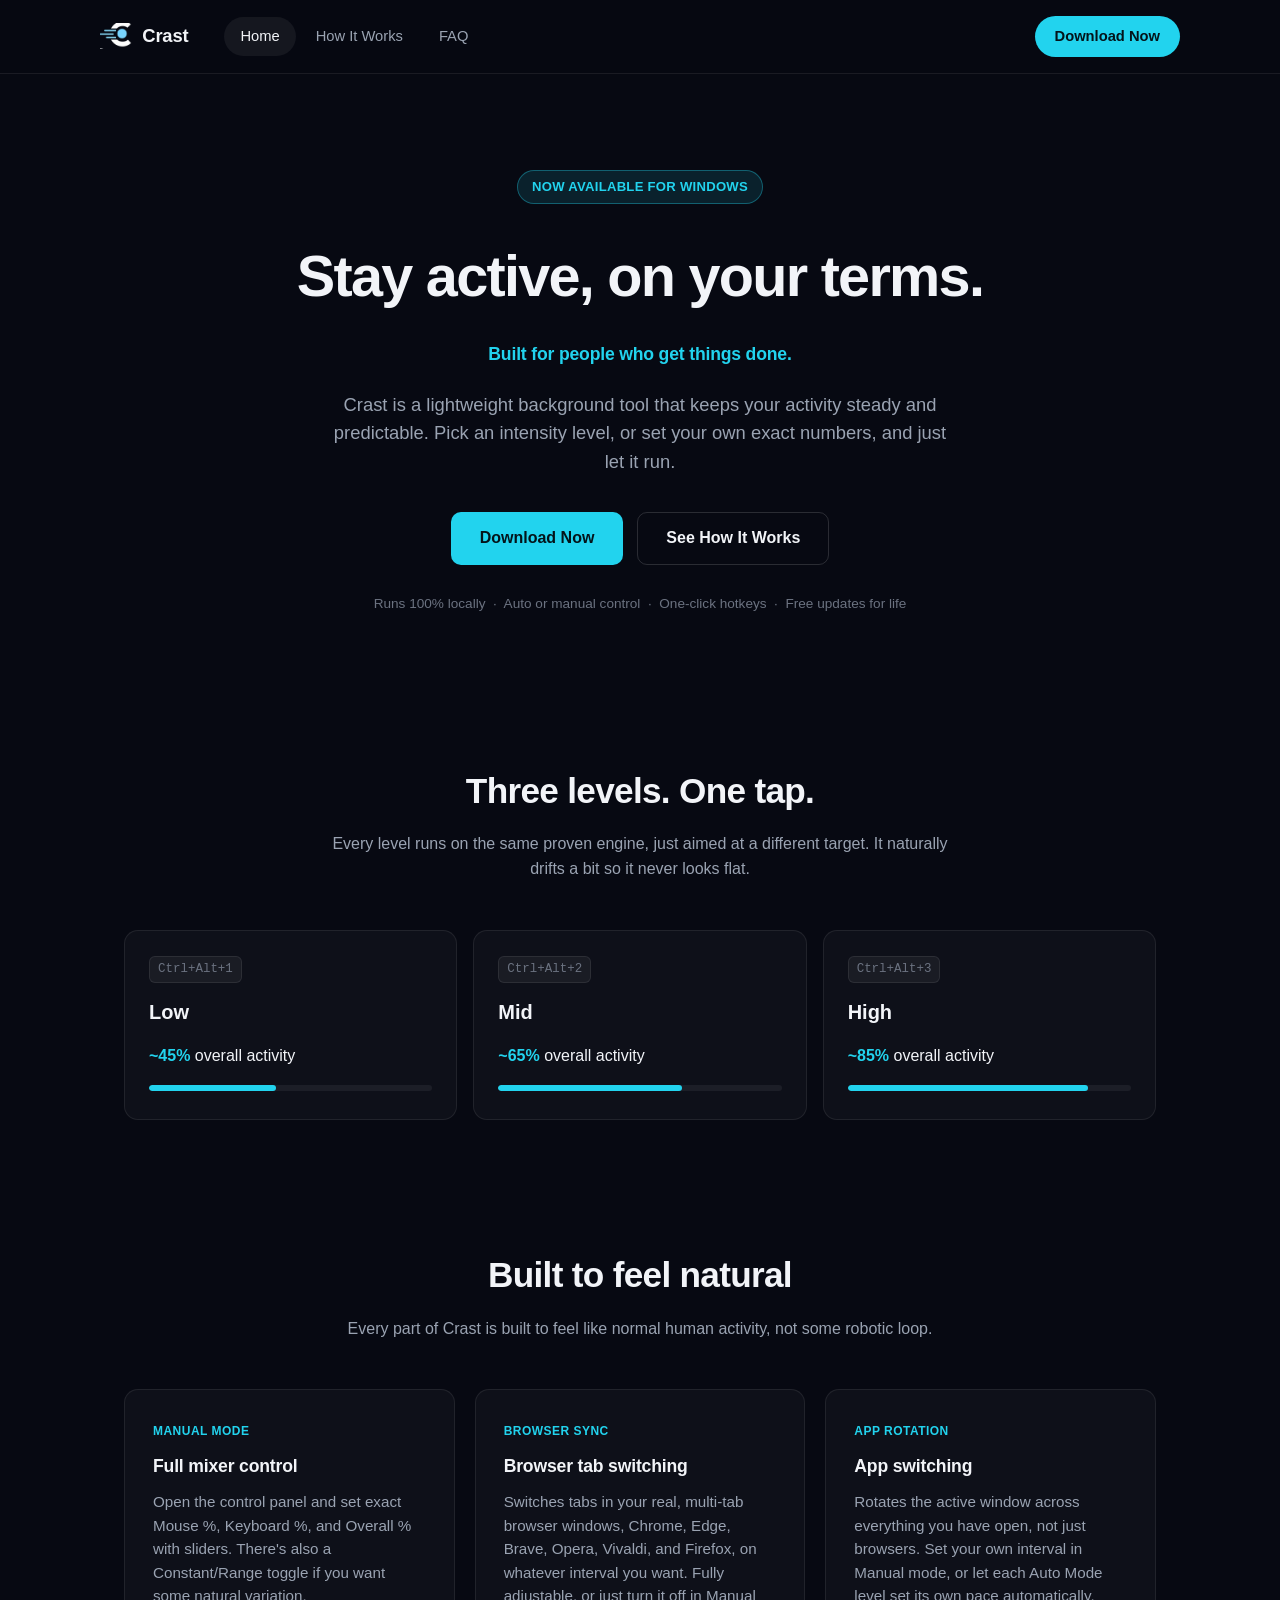
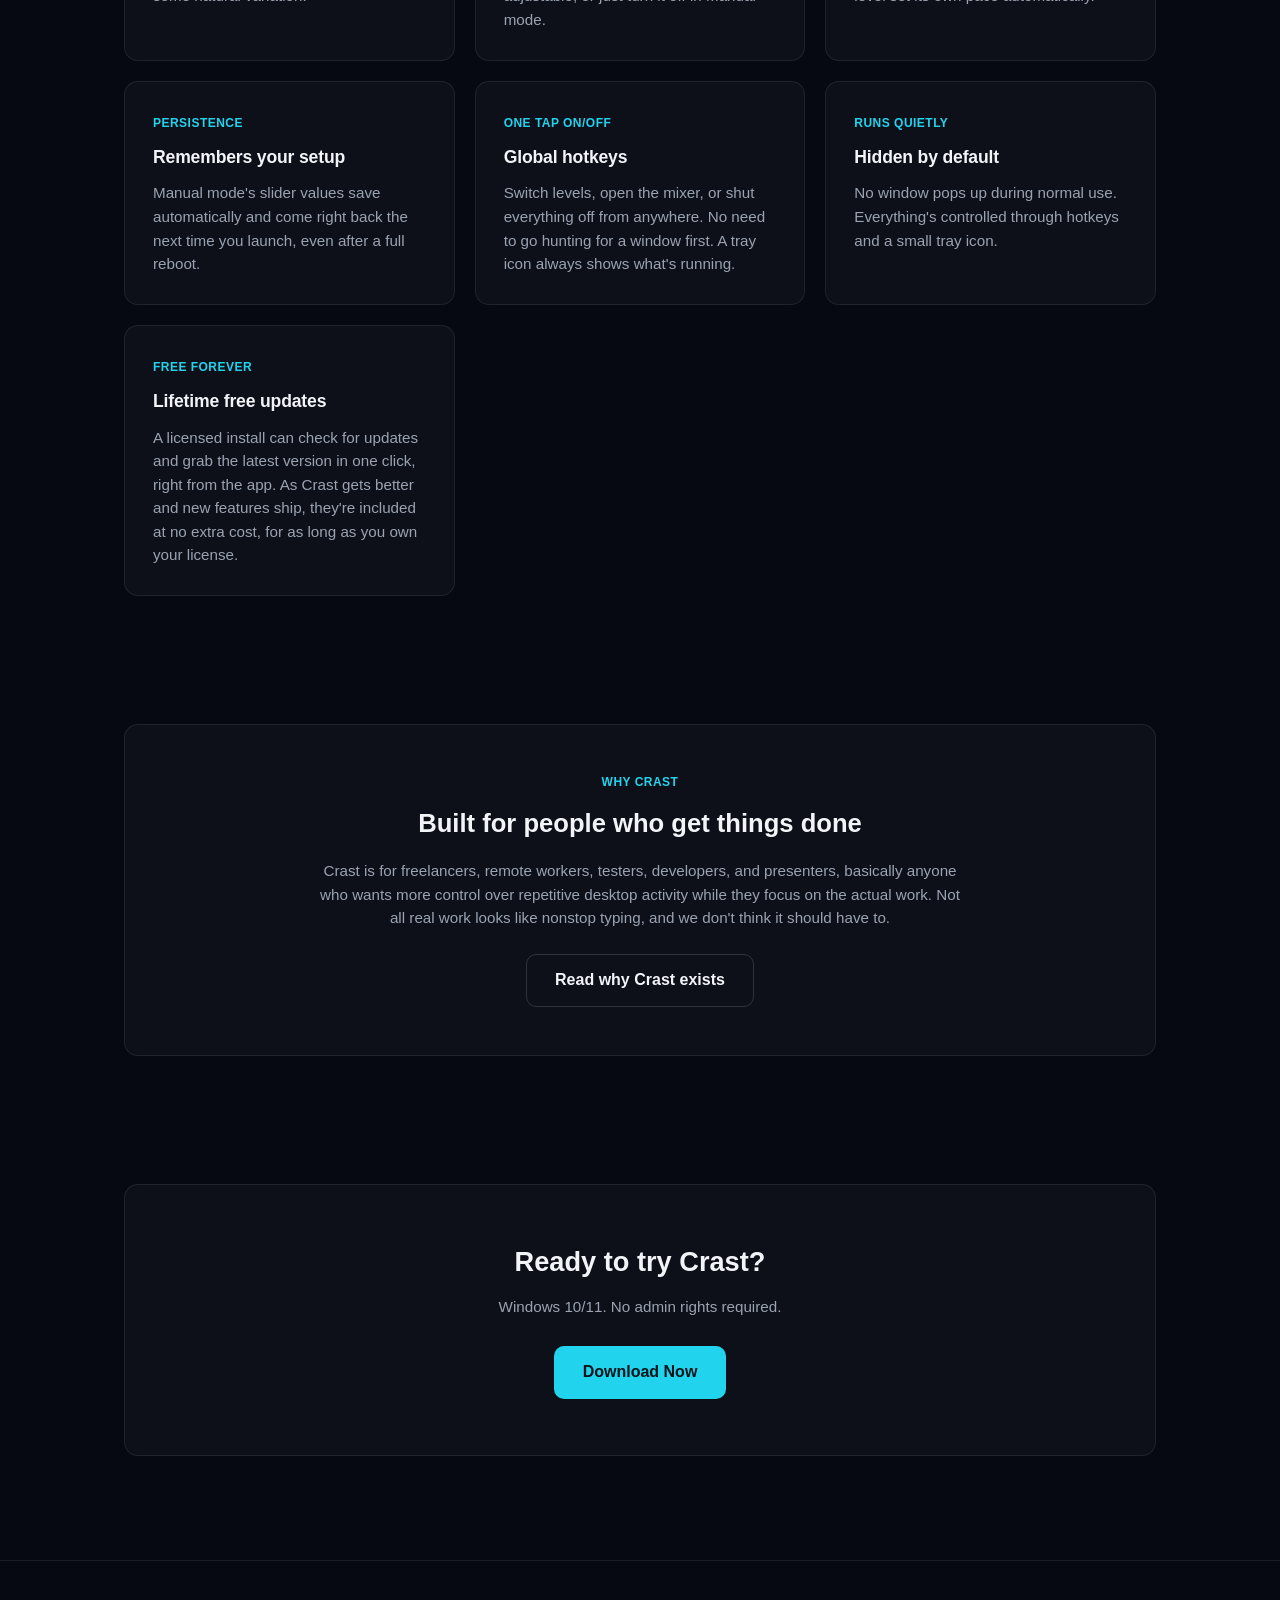
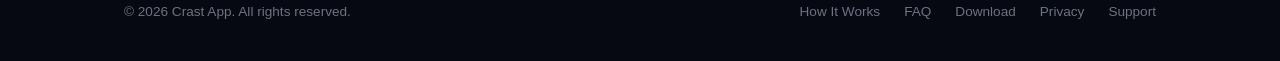
==== index.html @ a3a917f1 "Add lifetime free updates messaging and refresh screenshots with fixed icon Adds "free updates for l" ====
<!doctype html>
<html lang="en">
<head>
  <meta charset="utf-8">
  <meta name="viewport" content="width=device-width, initial-scale=1">
  <title>Crast | Stay active, on your terms</title>
  <meta name="description" content="Crast is a lightweight Windows tool that keeps your activity levels steady and predictable, with three intensity presets and a full manual control panel.">
  <link rel="icon" href="favicon.ico" sizes="any">
  <link rel="icon" type="image/png" sizes="32x32" href="assets/favicon-32x32.png">
  <link rel="icon" type="image/png" sizes="16x16" href="assets/favicon-16x16.png">
  <link rel="apple-touch-icon" href="assets/apple-touch-icon.png">
  <link rel="stylesheet" href="assets/style.css">
</head>
<body>

  <header class="site-header">
    <div class="container nav">
      <a href="index.html" class="brand">
        <img src="assets/logo-mark.png" alt="" class="brand-mark">
        Crast
      </a>
      <nav class="nav-tabs">
        <a href="index.html" class="nav-tab active">Home</a>
        <a href="how-it-works.html" class="nav-tab">How It Works</a>
        <a href="faq.html" class="nav-tab">FAQ</a>
      </nav>
      <a href="download.html" class="btn-download-nav">Download Now</a>
    </div>
  </header>

  <main>
    <section class="hero">
      <div class="container">
        <span class="eyebrow">Now available for Windows</span>
        <h1>Stay active, on your terms.</h1>
        <p class="motto">Built for people who get things done.</p>
        <p class="lead">
          Crast is a lightweight background tool that keeps your activity steady and
          predictable. Pick an intensity level, or set your own exact numbers, and just
          let it run.
        </p>
        <div class="hero-actions">
          <a href="download.html" class="btn btn-primary">Download Now</a>
          <a href="how-it-works.html" class="btn btn-secondary">See How It Works</a>
        </div>
        <p style="margin-top:28px; color:var(--text-faint); font-size:0.85rem;">
          Runs 100% locally&nbsp;&nbsp;&middot;&nbsp;&nbsp;Auto or manual control&nbsp;&nbsp;&middot;&nbsp;&nbsp;One-click hotkeys&nbsp;&nbsp;&middot;&nbsp;&nbsp;Free updates for life
        </p>
      </div>
    </section>

    <section id="levels">
      <div class="container">
        <div class="section-head">
          <h2>Three levels. One tap.</h2>
          <p>Every level runs on the same proven engine, just aimed at a different target. It naturally drifts a bit so it never looks flat.</p>
        </div>
        <div class="levels">
          <div class="level-card">
            <span class="hotkey">Ctrl+Alt+1</span>
            <h3>Low</h3>
            <p><span class="pct">~45%</span> overall activity</p>
            <div class="bar"><div class="bar-fill" style="width:45%"></div></div>
          </div>
          <div class="level-card">
            <span class="hotkey">Ctrl+Alt+2</span>
            <h3>Mid</h3>
            <p><span class="pct">~65%</span> overall activity</p>
            <div class="bar"><div class="bar-fill" style="width:65%"></div></div>
          </div>
          <div class="level-card">
            <span class="hotkey">Ctrl+Alt+3</span>
            <h3>High</h3>
            <p><span class="pct">~85%</span> overall activity</p>
            <div class="bar"><div class="bar-fill" style="width:85%"></div></div>
          </div>
        </div>
      </div>
    </section>

    <section id="features">
      <div class="container">
        <div class="section-head">
          <h2>Built to feel natural</h2>
          <p>Every part of Crast is built to feel like normal human activity, not some robotic loop.</p>
        </div>
        <div class="grid">
          <div class="card">
            <span class="tag">Manual mode</span>
            <h3>Full mixer control</h3>
            <p>Open the control panel and set exact Mouse %, Keyboard %, and Overall % with sliders. There's also a Constant/Range toggle if you want some natural variation.</p>
          </div>
          <div class="card">
            <span class="tag">Browser sync</span>
            <h3>Browser tab switching</h3>
            <p>Switches tabs in your real, multi-tab browser windows, Chrome, Edge, Brave, Opera, Vivaldi, and Firefox, on whatever interval you want. Fully adjustable, or just turn it off in Manual mode.</p>
          </div>
          <div class="card">
            <span class="tag">App rotation</span>
            <h3>App switching</h3>
            <p>Rotates the active window across everything you have open, not just browsers. Set your own interval in Manual mode, or let each Auto Mode level set its own pace automatically.</p>
          </div>
          <div class="card">
            <span class="tag">Persistence</span>
            <h3>Remembers your setup</h3>
            <p>Manual mode's slider values save automatically and come right back the next time you launch, even after a full reboot.</p>
          </div>
          <div class="card">
            <span class="tag">One tap on/off</span>
            <h3>Global hotkeys</h3>
            <p>Switch levels, open the mixer, or shut everything off from anywhere. No need to go hunting for a window first. A tray icon always shows what's running.</p>
          </div>
          <div class="card">
            <span class="tag">Runs quietly</span>
            <h3>Hidden by default</h3>
            <p>No window pops up during normal use. Everything's controlled through hotkeys and a small tray icon.</p>
          </div>
          <div class="card">
            <span class="tag">Free forever</span>
            <h3>Lifetime free updates</h3>
            <p>A licensed install can check for updates and grab the latest version in one click, right from the app. As Crast gets better and new features ship, they're included at no extra cost, for as long as you own your license.</p>
          </div>
        </div>
      </div>
    </section>

    <section id="mission">
      <div class="container">
        <div class="card" style="padding:48px 40px;">
          <span class="tag" style="display:block; text-align:center;">Why Crast</span>
          <h2 style="text-align:center; margin:0 0 16px; font-size:1.6rem;">Built for people who get things done</h2>
          <p style="text-align:center; max-width:640px; margin:0 auto 24px; color:var(--text-muted);">
            Crast is for freelancers, remote workers, testers, developers, and presenters,
            basically anyone who wants more control over repetitive desktop activity while
            they focus on the actual work. Not all real work looks like nonstop typing, and
            we don't think it should have to.
          </p>
          <div style="text-align:center;">
            <a href="faq.html" class="btn btn-secondary">Read why Crast exists</a>
          </div>
        </div>
      </div>
    </section>

    <section id="cta">
      <div class="container">
        <div class="card" style="text-align:center; padding:56px 32px;">
          <h2 style="margin:0 0 12px; font-size:1.7rem;">Ready to try Crast?</h2>
          <p style="color:var(--text-muted); margin:0 0 28px;">Windows 10/11. No admin rights required.</p>
          <a href="download.html" class="btn btn-primary">Download Now</a>
        </div>
      </div>
    </section>
  </main>

  <footer class="site-footer">
    <div class="container footer-row">
      <span>&copy; 2026 Crast App. All rights reserved.</span>
      <div class="footer-links">
        <a href="how-it-works.html">How It Works</a>
        <a href="faq.html">FAQ</a>
        <a href="download.html">Download</a>
        <a href="privacy.html">Privacy</a>
        <a href="mailto:support@crastapp.com">Support</a>
      </div>
    </div>
  </footer>

</body>
</html>
---- assets/style.css ----
:root {
  --bg: rgb(7, 9, 18);
  --bg-raised: rgb(13, 16, 28);
  --bg-card: rgba(255, 255, 255, 0.03);
  --border: rgba(255, 255, 255, 0.08);
  --border-strong: rgba(255, 255, 255, 0.14);
  --text: #f2f4f8;
  --text-muted: #9aa3b2;
  --text-faint: #6b7280;
  --cyan: #22d3ee;
  --cyan-dim: rgba(34, 211, 238, 0.12);
  --cyan-border: rgba(34, 211, 238, 0.35);
  --radius: 14px;
  --maxw: 1080px;
}

* { box-sizing: border-box; }

html { scroll-behavior: smooth; }

body {
  margin: 0;
  background: var(--bg);
  color: var(--text);
  font-family: "Segoe UI", -apple-system, BlinkMacSystemFont, Roboto, sans-serif;
  line-height: 1.55;
  -webkit-font-smoothing: antialiased;
}

a { color: inherit; text-decoration: none; }

img, svg { max-width: 100%; }

.container {
  max-width: var(--maxw);
  margin: 0 auto;
  padding: 0 24px;
}

/* ---------- Header / nav ---------- */

.site-header {
  position: sticky;
  top: 0;
  z-index: 20;
  background: rgba(7, 9, 18, 0.82);
  backdrop-filter: blur(10px);
  border-bottom: 1px solid var(--border);
}

.nav {
  display: flex;
  align-items: center;
  justify-content: space-between;
  gap: 24px;
  padding: 16px 0;
}

.brand {
  display: flex;
  align-items: center;
  gap: 10px;
  font-size: 1.15rem;
  font-weight: 600;
  letter-spacing: -0.01em;
}

.brand-mark {
  height: 26px;
  width: auto;
  flex-shrink: 0;
  display: block;
}

.nav-tabs {
  display: flex;
  align-items: center;
  gap: 4px;
  flex: 1;
  margin-left: 12px;
}

.nav-tab {
  padding: 8px 16px;
  border-radius: 999px;
  font-size: 0.92rem;
  color: var(--text-muted);
  transition: color 0.15s ease, background 0.15s ease;
}

.nav-tab:hover { color: var(--text); background: rgba(255, 255, 255, 0.04); }

.nav-tab.active {
  color: var(--text);
  background: rgba(255, 255, 255, 0.06);
}

.btn-download-nav {
  padding: 9px 20px;
  border-radius: 999px;
  background: var(--cyan);
  color: #04141a;
  font-weight: 600;
  font-size: 0.92rem;
  white-space: nowrap;
  transition: filter 0.15s ease, transform 0.15s ease;
}

.btn-download-nav:hover { filter: brightness(1.08); transform: translateY(-1px); }

.nav-toggle {
  display: none;
}

/* ---------- Generic buttons ---------- */

.btn {
  display: inline-flex;
  align-items: center;
  justify-content: center;
  gap: 8px;
  padding: 13px 28px;
  border-radius: 10px;
  font-weight: 600;
  font-size: 1rem;
  cursor: pointer;
  border: 1px solid transparent;
}

.btn-primary {
  background: var(--cyan);
  color: #04141a;
  transition: filter 0.15s ease, transform 0.15s ease;
}

.btn-primary:hover { filter: brightness(1.08); transform: translateY(-1px); }

.btn-secondary {
  background: transparent;
  border-color: var(--border-strong);
  color: var(--text);
}

.btn-secondary:hover { border-color: var(--cyan-border); color: var(--cyan); }

.btn-disabled {
  background: var(--bg-card);
  border: 1px solid var(--border);
  color: var(--text-faint);
  cursor: not-allowed;
}

/* ---------- Hero ---------- */

.hero {
  padding: 96px 0 72px;
  text-align: center;
}

.eyebrow {
  display: inline-flex;
  align-items: center;
  gap: 8px;
  padding: 6px 14px;
  border-radius: 999px;
  background: var(--cyan-dim);
  border: 1px solid var(--cyan-border);
  color: var(--cyan);
  font-size: 0.82rem;
  font-weight: 600;
  letter-spacing: 0.02em;
  text-transform: uppercase;
  margin-bottom: 28px;
}

.hero h1 {
  font-size: clamp(2.4rem, 5vw, 3.6rem);
  letter-spacing: -0.03em;
  margin: 0 0 20px;
  font-weight: 700;
}

.hero p.motto {
  color: var(--cyan);
  font-weight: 600;
  font-size: 1.1rem;
  letter-spacing: -0.01em;
  margin: 0 0 22px;
}

.hero p.lead {
  max-width: 620px;
  margin: 0 auto 36px;
  color: var(--text-muted);
  font-size: 1.15rem;
}

.hero-actions {
  display: flex;
  justify-content: center;
  gap: 14px;
  flex-wrap: wrap;
}

/* ---------- Sections ---------- */

section { padding: 64px 0; }

.section-head {
  text-align: center;
  max-width: 620px;
  margin: 0 auto 48px;
}

.section-head h2 {
  font-size: clamp(1.7rem, 3vw, 2.2rem);
  letter-spacing: -0.02em;
  margin: 0 0 14px;
}

.section-head p {
  color: var(--text-muted);
  margin: 0;
}

/* ---------- Cards / grid ---------- */

.grid {
  display: grid;
  grid-template-columns: repeat(3, 1fr);
  gap: 20px;
}

.card {
  background: var(--bg-card);
  border: 1px solid var(--border);
  border-radius: var(--radius);
  padding: 28px;
}

.card h3 {
  margin: 0 0 10px;
  font-size: 1.1rem;
  letter-spacing: -0.01em;
}

.card p {
  margin: 0;
  color: var(--text-muted);
  font-size: 0.95rem;
}

.card .tag {
  display: inline-block;
  font-size: 0.75rem;
  font-weight: 700;
  color: var(--cyan);
  letter-spacing: 0.04em;
  text-transform: uppercase;
  margin-bottom: 12px;
}

/* ---------- Level bars (Home) ---------- */

.levels {
  display: grid;
  grid-template-columns: repeat(3, 1fr);
  gap: 16px;
}

.level-card {
  border: 1px solid var(--border);
  border-radius: var(--radius);
  padding: 24px;
  background: var(--bg-card);
}

.level-card .hotkey {
  font-family: ui-monospace, "Cascadia Code", Consolas, monospace;
  font-size: 0.78rem;
  color: var(--text-faint);
  background: rgba(255, 255, 255, 0.05);
  border: 1px solid var(--border);
  padding: 3px 8px;
  border-radius: 6px;
  display: inline-block;
  margin-bottom: 14px;
}

.level-card h3 { margin: 0 0 6px; font-size: 1.25rem; }

.level-card .pct {
  color: var(--cyan);
  font-weight: 700;
}

.bar {
  height: 6px;
  border-radius: 999px;
  background: rgba(255, 255, 255, 0.06);
  margin: 16px 0 4px;
  overflow: hidden;
}

.bar-fill {
  height: 100%;
  background: var(--cyan);
  border-radius: 999px;
}

/* ---------- Pricing tiers (Download) ---------- */

.tiers {
  display: grid;
  grid-template-columns: repeat(3, 1fr);
  gap: 20px;
}

.tier {
  border: 1px solid var(--border);
  border-radius: var(--radius);
  padding: 32px 26px;
  background: var(--bg-card);
  display: flex;
  flex-direction: column;
}

.tier.featured {
  border-color: var(--cyan-border);
  box-shadow: 0 0 0 1px var(--cyan-border), 0 0 32px -12px var(--cyan);
  position: relative;
}

.tier-badge {
  position: absolute;
  top: -12px;
  left: 50%;
  transform: translateX(-50%);
  background: var(--cyan);
  color: #04141a;
  font-size: 0.7rem;
  font-weight: 700;
  padding: 4px 12px;
  border-radius: 999px;
  letter-spacing: 0.03em;
  text-transform: uppercase;
  white-space: nowrap;
}

.tier h3 { margin: 0 0 4px; font-size: 1.15rem; }
.tier .devices { color: var(--text-muted); font-size: 0.9rem; margin-bottom: 20px; }
.tier .price { font-size: 1.9rem; font-weight: 700; margin-bottom: 4px; }
.tier .price span { font-size: 0.95rem; color: var(--text-faint); font-weight: 400; }

.tier ul {
  list-style: none;
  padding: 0;
  margin: 0 0 28px;
  flex: 1;
}

.tier li {
  display: flex;
  gap: 10px;
  align-items: flex-start;
  color: var(--text-muted);
  font-size: 0.9rem;
  padding: 7px 0;
}

.tier li::before {
  content: "";
  width: 6px;
  height: 6px;
  border-radius: 50%;
  background: var(--cyan);
  margin-top: 7px;
  flex-shrink: 0;
}

/* ---------- Coming soon banner ---------- */

.notice {
  display: flex;
  align-items: center;
  gap: 14px;
  padding: 16px 20px;
  border-radius: var(--radius);
  background: var(--cyan-dim);
  border: 1px solid var(--cyan-border);
  color: var(--text);
  font-size: 0.95rem;
  margin-bottom: 48px;
}

.notice strong { color: var(--cyan); }

/* ---------- Legal / policy documents ---------- */

.doc {
  max-width: 720px;
  margin: 0 auto;
  color: var(--text-muted);
}

.doc h2 {
  color: var(--text);
  font-size: 1.25rem;
  letter-spacing: -0.01em;
  margin: 40px 0 12px;
}

.doc h2:first-child { margin-top: 0; }

.doc p { margin: 0 0 16px; }

.doc ul {
  margin: 0 0 16px;
  padding-left: 20px;
}

.doc li { margin-bottom: 8px; }

.doc strong { color: var(--text); }

/* ---------- Guide sections (How It Works) ---------- */

.guide-section { padding: 72px 0; }

.guide-section.alt {
  background: var(--bg-raised);
  border-top: 1px solid var(--border);
  border-bottom: 1px solid var(--border);
}

.guide-grid {
  display: grid;
  grid-template-columns: 1fr 1fr;
  gap: 56px;
  align-items: center;
}

.guide-grid.reverse .guide-image { order: 2; }
.guide-grid.reverse .guide-text { order: 1; }

.guide-image {
  display: flex;
  justify-content: center;
}

.guide-image img {
  max-width: 100%;
  border-radius: var(--radius);
  border: 1px solid var(--border-strong);
  box-shadow: 0 20px 60px -20px rgba(0, 0, 0, 0.6);
}

.guide-text h2 {
  font-size: clamp(1.5rem, 2.6vw, 1.9rem);
  letter-spacing: -0.02em;
  margin: 0 0 14px;
}

.guide-text > p {
  color: var(--text-muted);
  margin: 0 0 22px;
}

.steps {
  list-style: none;
  counter-reset: step;
  margin: 0 0 20px;
  padding: 0;
}

.steps li {
  counter-increment: step;
  position: relative;
  padding: 4px 0 4px 40px;
  margin-bottom: 14px;
  color: var(--text-muted);
  font-size: 0.95rem;
}

.steps li::before {
  content: counter(step);
  position: absolute;
  left: 0;
  top: 2px;
  width: 26px;
  height: 26px;
  border-radius: 50%;
  background: var(--cyan-dim);
  border: 1px solid var(--cyan-border);
  color: var(--cyan);
  font-weight: 700;
  font-size: 0.8rem;
  display: flex;
  align-items: center;
  justify-content: center;
}

.steps strong { color: var(--text); }

.guide-text .note {
  font-size: 0.88rem;
  color: var(--text-faint);
  background: var(--bg-card);
  border: 1px solid var(--border);
  border-radius: 10px;
  padding: 12px 16px;
  margin: 0;
}

kbd {
  font-family: ui-monospace, "Cascadia Code", Consolas, monospace;
  font-size: 0.82rem;
  color: var(--text);
  background: rgba(255, 255, 255, 0.07);
  border: 1px solid var(--border-strong);
  border-radius: 5px;
  padding: 2px 7px;
}

@media (max-width: 760px) {
  .guide-grid,
  .guide-grid.reverse {
    grid-template-columns: 1fr;
    gap: 32px;
  }
  .guide-grid.reverse .guide-image,
  .guide-grid.reverse .guide-text { order: initial; }
  .guide-section { padding: 48px 0; }
}

/* ---------- FAQ ---------- */

.faq-list { max-width: 760px; margin: 0 auto; }

.faq-item {
  border-bottom: 1px solid var(--border);
}

.faq-q {
  width: 100%;
  background: none;
  border: none;
  color: var(--text);
  text-align: left;
  font-size: 1.02rem;
  font-weight: 600;
  padding: 22px 4px;
  cursor: pointer;
  display: flex;
  justify-content: space-between;
  align-items: center;
  gap: 20px;
  font-family: inherit;
}

.faq-q .icon {
  color: var(--cyan);
  font-size: 1.3rem;
  flex-shrink: 0;
  transition: transform 0.2s ease;
  line-height: 1;
}

.faq-item.open .faq-q .icon { transform: rotate(45deg); }

.faq-a {
  max-height: 0;
  overflow: hidden;
  transition: max-height 0.25s ease, padding 0.25s ease;
  color: var(--text-muted);
  font-size: 0.95rem;
  padding: 0 4px;
}

.faq-item.open .faq-a {
  max-height: 400px;
  padding: 0 4px 22px;
}

/* ---------- Footer ---------- */

.site-footer {
  border-top: 1px solid var(--border);
  padding: 40px 0;
  margin-top: 40px;
}

.footer-row {
  display: flex;
  justify-content: space-between;
  align-items: center;
  flex-wrap: wrap;
  gap: 16px;
  color: var(--text-faint);
  font-size: 0.85rem;
}

.footer-links {
  display: flex;
  gap: 24px;
}

.footer-links a:hover { color: var(--cyan); }

/* ---------- Responsive ---------- */

@media (max-width: 760px) {
  .grid, .levels, .tiers { grid-template-columns: 1fr; }
  .hero { padding: 64px 0 48px; }

  .nav {
    flex-wrap: wrap;
    row-gap: 10px;
  }
  .brand { order: 1; }
  .btn-download-nav { order: 2; margin-left: auto; }
  .nav-tabs {
    order: 3;
    flex: 1 1 100%;
    margin-left: 0;
    justify-content: center;
  }
}

/* ---------- Modal ---------- */

.modal-overlay {
  position: fixed;
  inset: 0;
  background: rgba(0, 0, 0, 0.6);
  display: flex;
  align-items: center;
  justify-content: center;
  z-index: 100;
  padding: 20px;
}

.modal-overlay[hidden] { display: none; }

.modal-card {
  position: relative;
  background: var(--bg-raised);
  border: 1px solid var(--border-strong);
  border-radius: var(--radius);
  padding: 40px 32px 32px;
  max-width: 380px;
  width: 100%;
  text-align: center;
}

.modal-card h3 {
  margin: 0 0 12px;
  font-size: 1.3rem;
  letter-spacing: -0.01em;
}

.modal-card p {
  color: var(--text-muted);
  margin: 0 0 24px;
  font-size: 0.95rem;
}

.modal-close {
  position: absolute;
  top: 10px;
  right: 12px;
  background: none;
  border: none;
  color: var(--text-faint);
  font-size: 1.4rem;
  line-height: 1;
  cursor: pointer;
  padding: 6px;
}

.modal-close:hover { color: var(--text); }
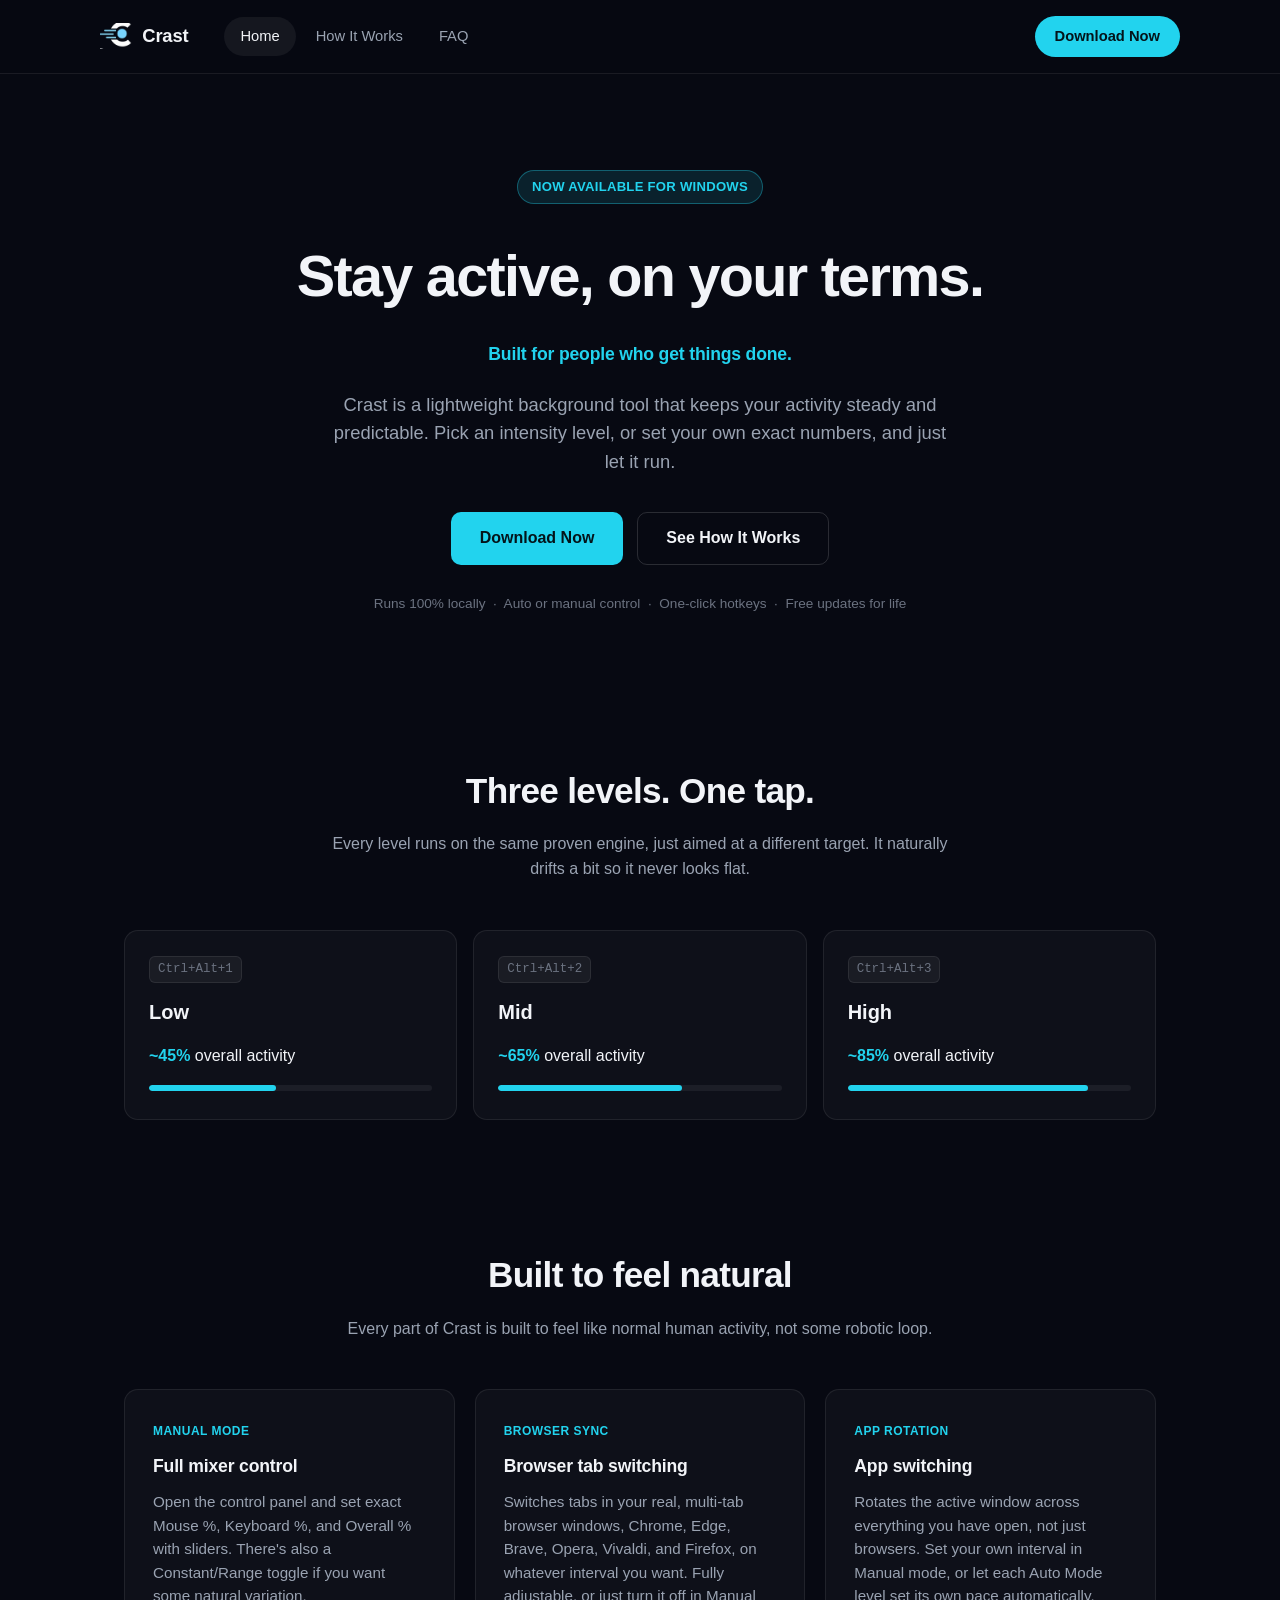
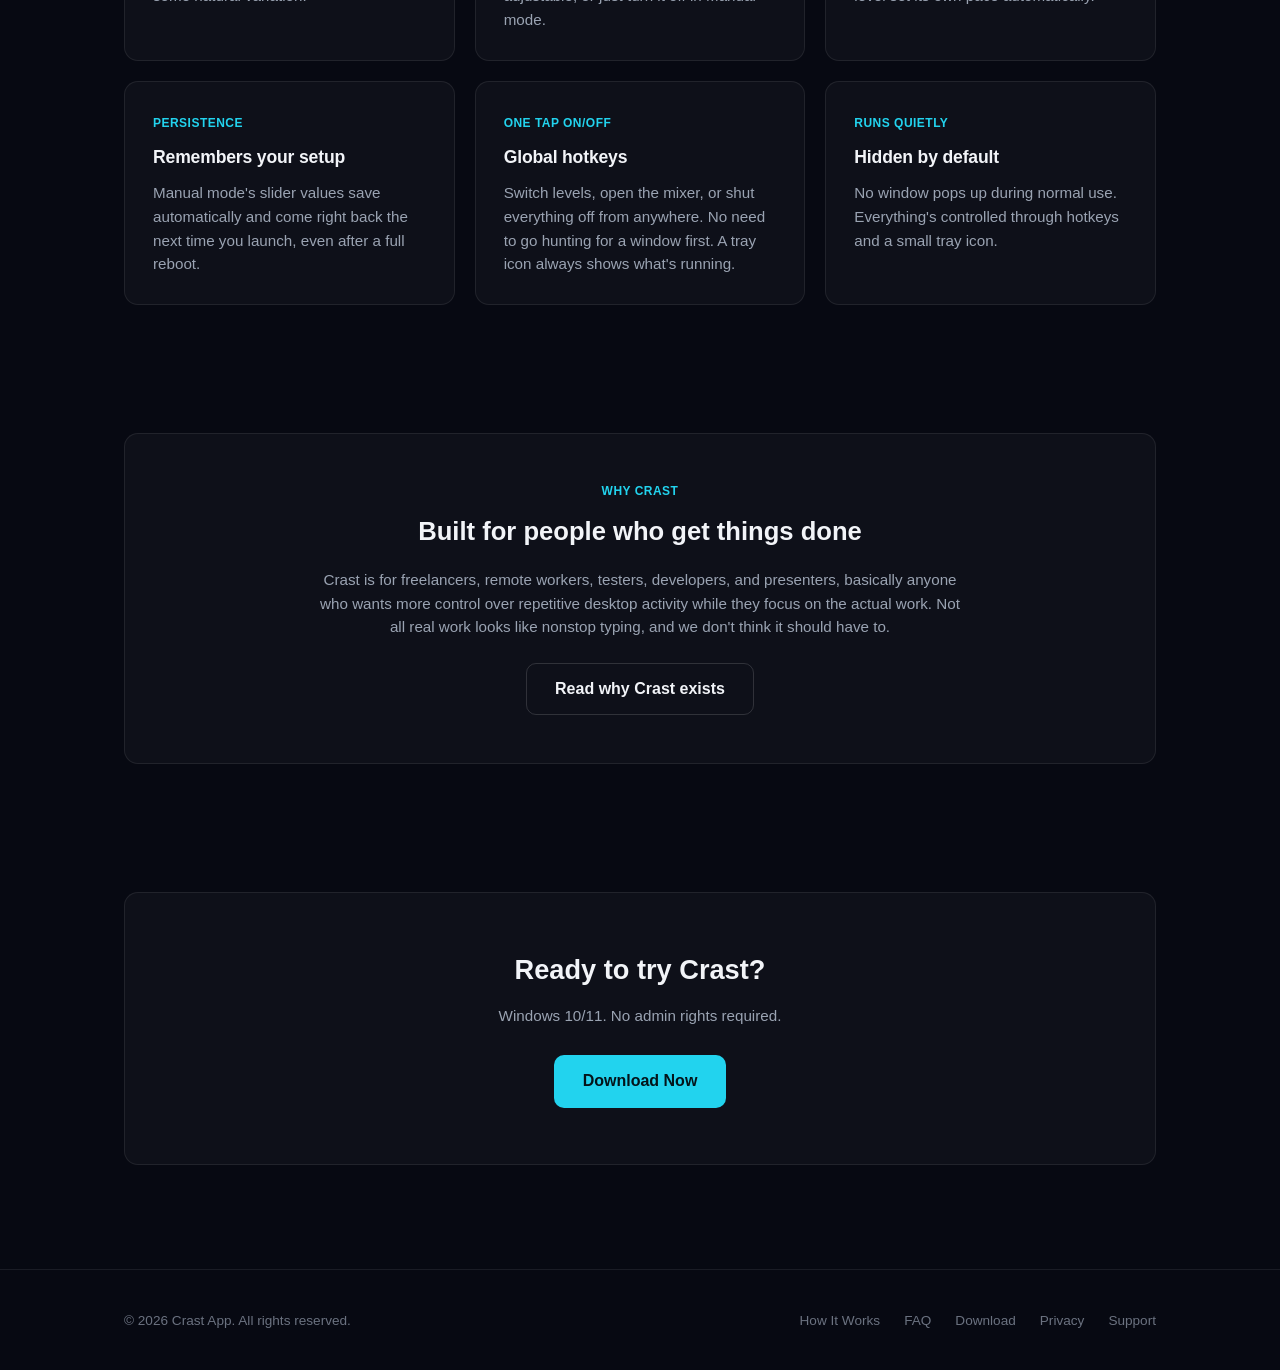
==== commit faa37947: "Remove the Lifetime free updates feature card from the home page grid" ====
--- a/index.html
+++ b/index.html
@@ -115,11 +115,6 @@
             <h3>Hidden by default</h3>
             <p>No window pops up during normal use. Everything's controlled through hotkeys and a small tray icon.</p>
           </div>
-          <div class="card">
-            <span class="tag">Free forever</span>
-            <h3>Lifetime free updates</h3>
-            <p>A licensed install can check for updates and grab the latest version in one click, right from the app. As Crast gets better and new features ship, they're included at no extra cost, for as long as you own your license.</p>
-          </div>
         </div>
       </div>
     </section>
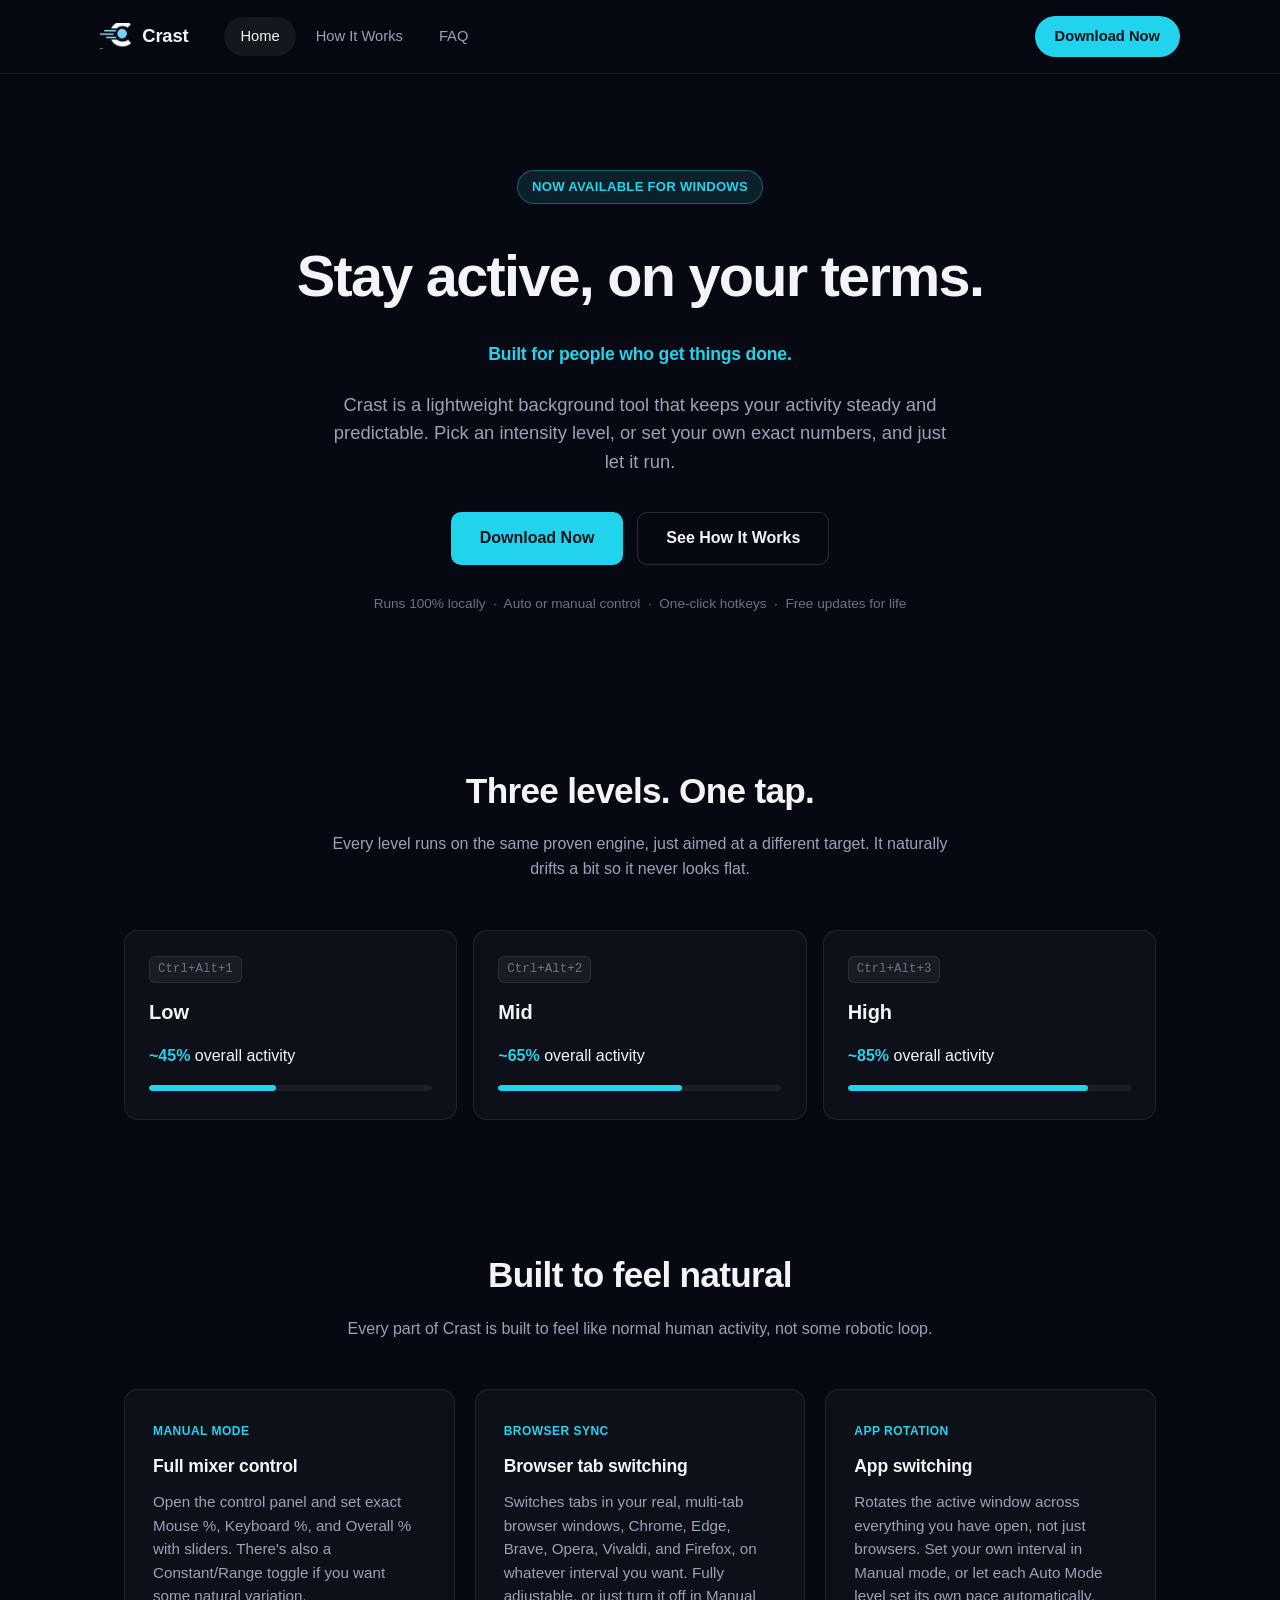
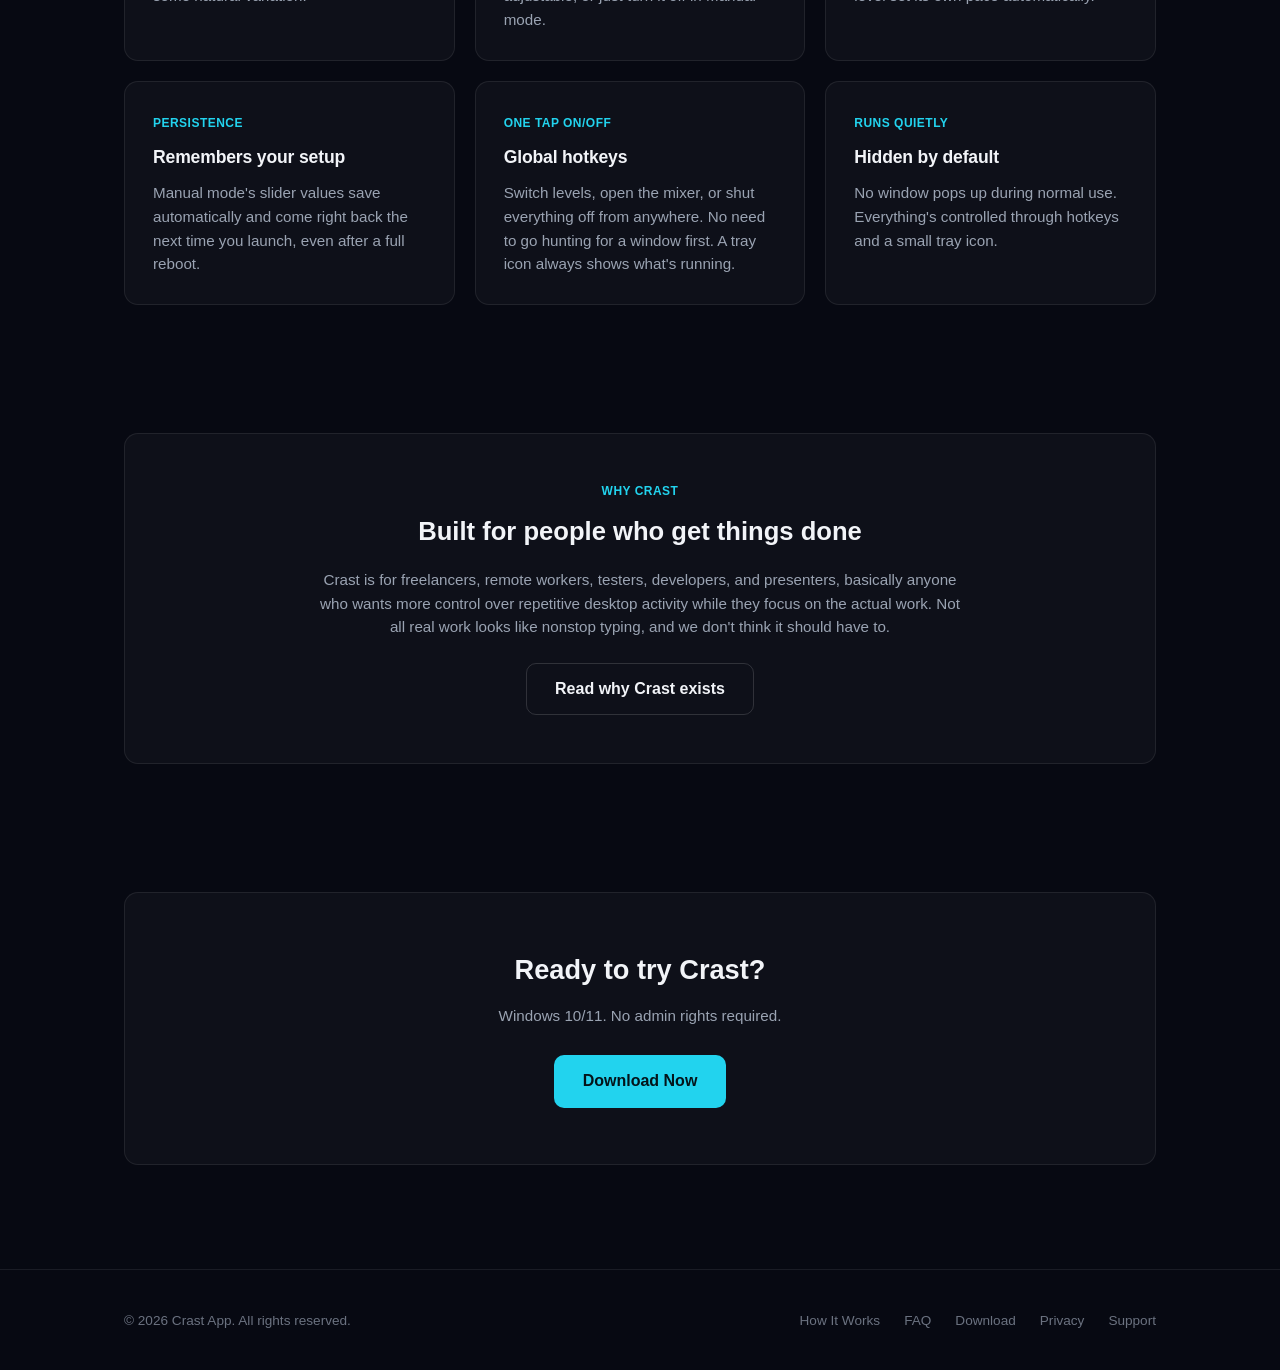
==== commit a831e83c: "Optimize images for page speed and add width/height to prevent layout shift logo-mark.png was 140KB " ====
--- a/index.html
+++ b/index.html
@@ -4,19 +4,57 @@
   <meta charset="utf-8">
   <meta name="viewport" content="width=device-width, initial-scale=1">
   <title>Crast | Stay active, on your terms</title>
-  <meta name="description" content="Crast is a lightweight Windows tool that keeps your activity levels steady and predictable, with three intensity presets and a full manual control panel.">
+  <meta name="description" content="Crast is a lightweight Windows activity tool for remote workers on activity trackers, with auto intensity presets, a full manual control panel, and free updates for life.">
+  <link rel="canonical" href="https://crastapp.com/">
+  <meta property="og:type" content="website">
+  <meta property="og:site_name" content="Crast">
+  <meta property="og:title" content="Crast | Stay active, on your terms">
+  <meta property="og:description" content="A lightweight Windows activity tool for remote workers on activity trackers, with auto intensity presets, a full manual control panel, and free updates for life.">
+  <meta property="og:url" content="https://crastapp.com/">
+  <meta property="og:image" content="https://crastapp.com/assets/og-image.png">
+  <meta property="og:image:width" content="1200">
+  <meta property="og:image:height" content="630">
+  <meta name="twitter:card" content="summary_large_image">
+  <meta name="twitter:title" content="Crast | Stay active, on your terms">
+  <meta name="twitter:description" content="A lightweight Windows activity tool for remote workers on activity trackers, with auto intensity presets, a full manual control panel, and free updates for life.">
+  <meta name="twitter:image" content="https://crastapp.com/assets/og-image.png">
   <link rel="icon" href="favicon.ico" sizes="any">
   <link rel="icon" type="image/png" sizes="32x32" href="assets/favicon-32x32.png">
   <link rel="icon" type="image/png" sizes="16x16" href="assets/favicon-16x16.png">
   <link rel="apple-touch-icon" href="assets/apple-touch-icon.png">
   <link rel="stylesheet" href="assets/style.css">
+  <script type="application/ld+json">
+  {
+    "@context": "https://schema.org",
+    "@type": "SoftwareApplication",
+    "name": "Crast",
+    "url": "https://crastapp.com/",
+    "applicationCategory": "UtilitiesApplication",
+    "operatingSystem": "Windows 10, Windows 11",
+    "description": "A lightweight Windows activity tool for remote workers on activity trackers, with auto intensity presets, a full manual control panel, and free updates for life.",
+    "offers": [
+      {
+        "@type": "Offer",
+        "name": "Single license",
+        "price": "399",
+        "priceCurrency": "PHP"
+      },
+      {
+        "@type": "Offer",
+        "name": "Dual license",
+        "price": "599",
+        "priceCurrency": "PHP"
+      }
+    ]
+  }
+  </script>
 </head>
 <body>
 
   <header class="site-header">
     <div class="container nav">
       <a href="index.html" class="brand">
-        <img src="assets/logo-mark.png" alt="" class="brand-mark">
+        <img src="assets/logo-mark.png" alt="" class="brand-mark" width="32" height="26">
         Crast
       </a>
       <nav class="nav-tabs">
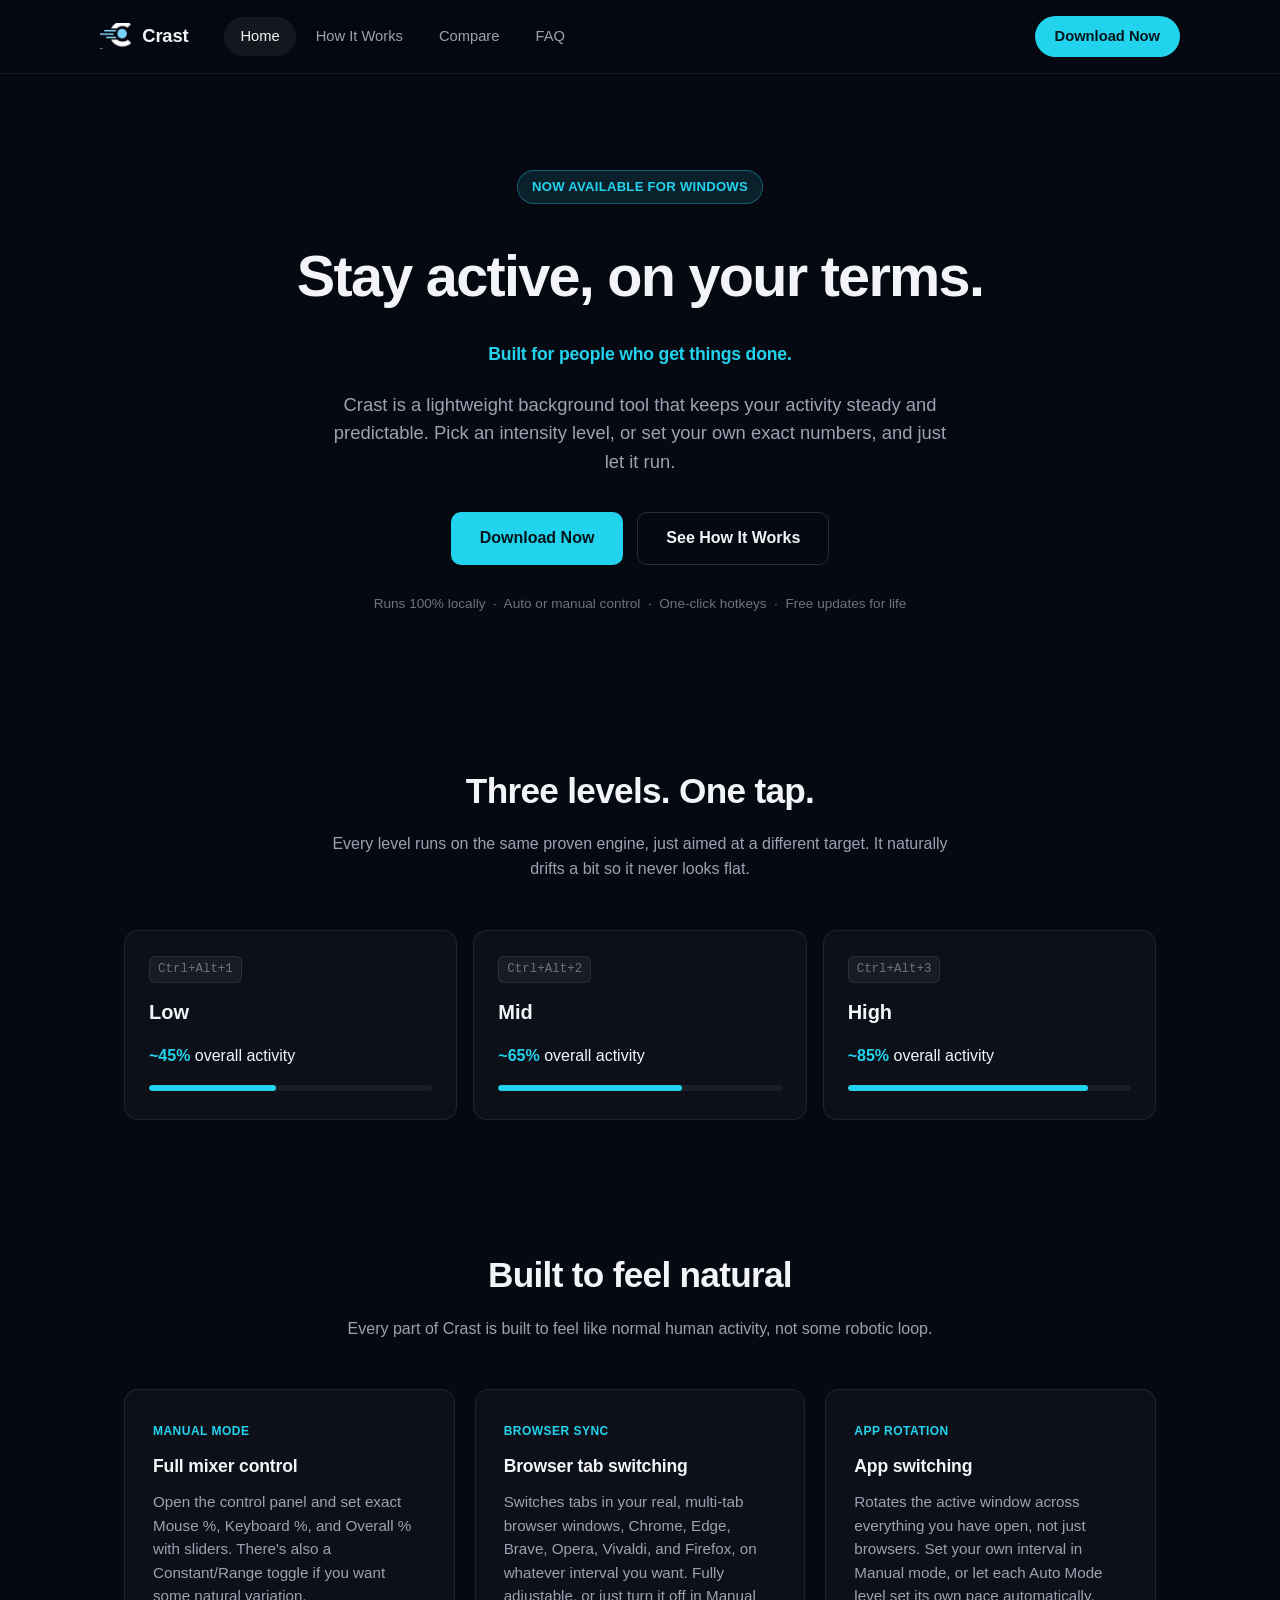
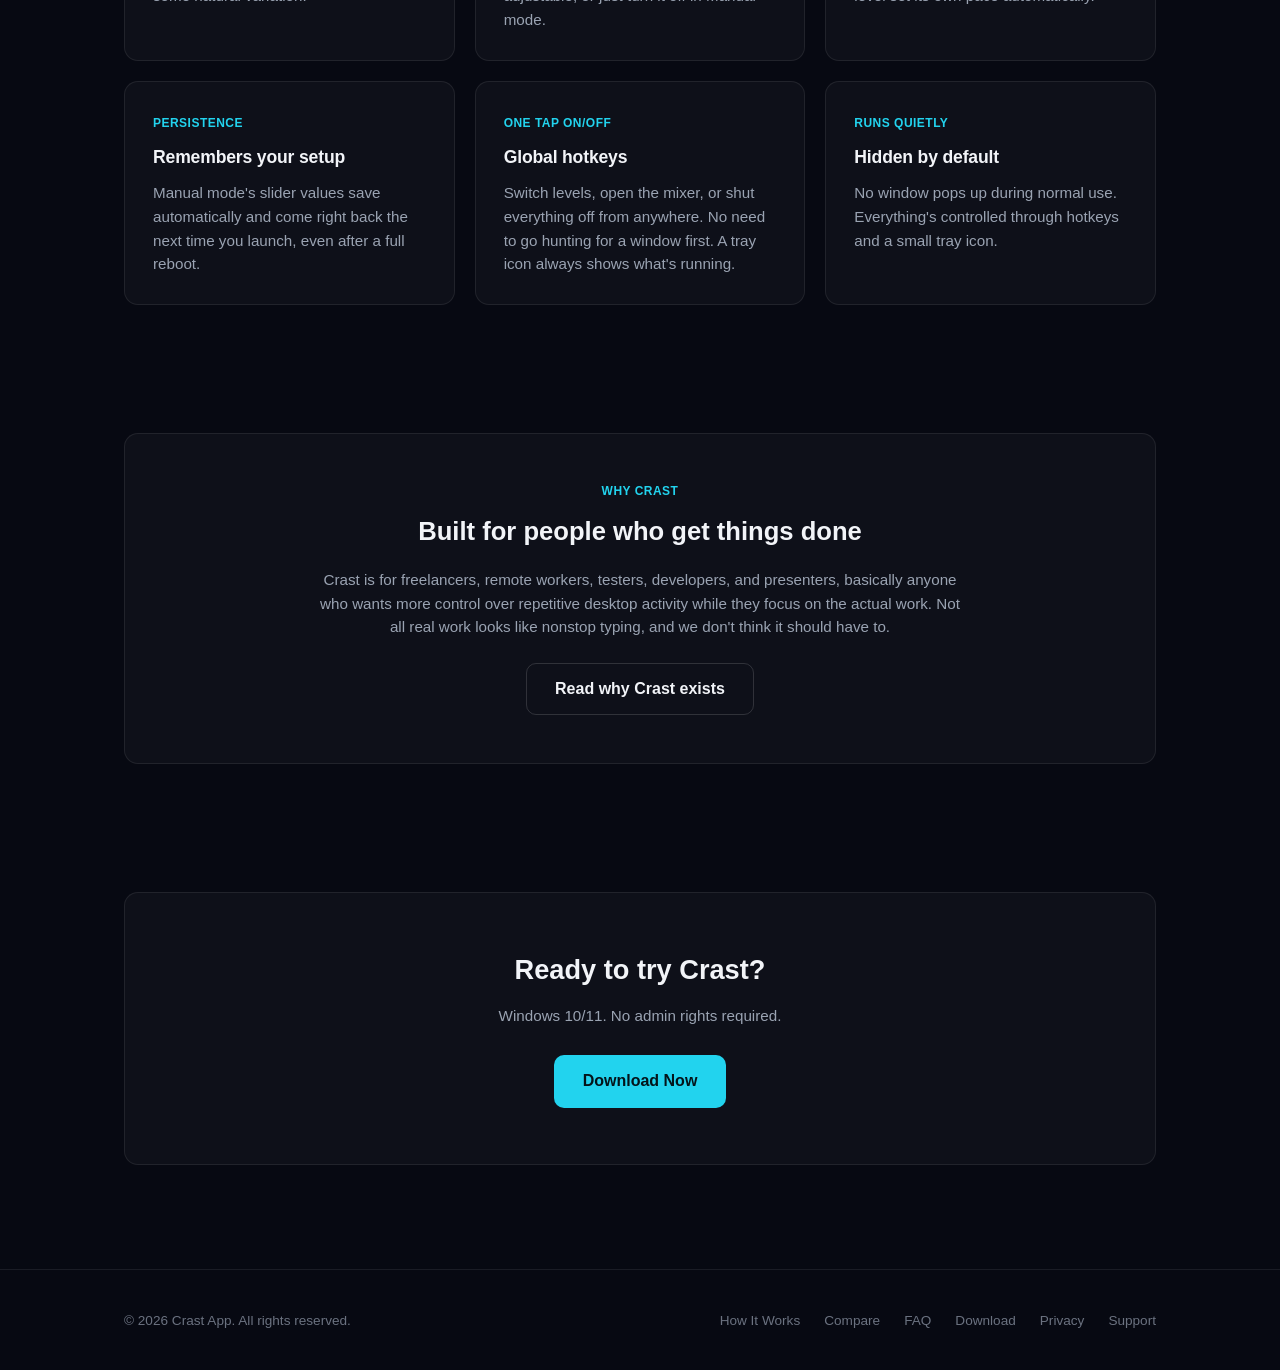
==== commit 37a20f5f: "Add a Crast vs. Mouse Jigglers & LazyWork comparison page Targets validated real search terms (mouse" ====
--- a/index.html
+++ b/index.html
@@ -36,13 +36,13 @@
       {
         "@type": "Offer",
         "name": "Single license",
-        "price": "399",
+        "price": "599",
         "priceCurrency": "PHP"
       },
       {
         "@type": "Offer",
         "name": "Dual license",
-        "price": "599",
+        "price": "799",
         "priceCurrency": "PHP"
       }
     ]
@@ -60,6 +60,7 @@
       <nav class="nav-tabs">
         <a href="index.html" class="nav-tab active">Home</a>
         <a href="how-it-works.html" class="nav-tab">How It Works</a>
+        <a href="alternatives.html" class="nav-tab">Compare</a>
         <a href="faq.html" class="nav-tab">FAQ</a>
       </nav>
       <a href="download.html" class="btn-download-nav">Download Now</a>
@@ -191,6 +192,7 @@
       <span>&copy; 2026 Crast App. All rights reserved.</span>
       <div class="footer-links">
         <a href="how-it-works.html">How It Works</a>
+        <a href="alternatives.html">Compare</a>
         <a href="faq.html">FAQ</a>
         <a href="download.html">Download</a>
         <a href="privacy.html">Privacy</a>
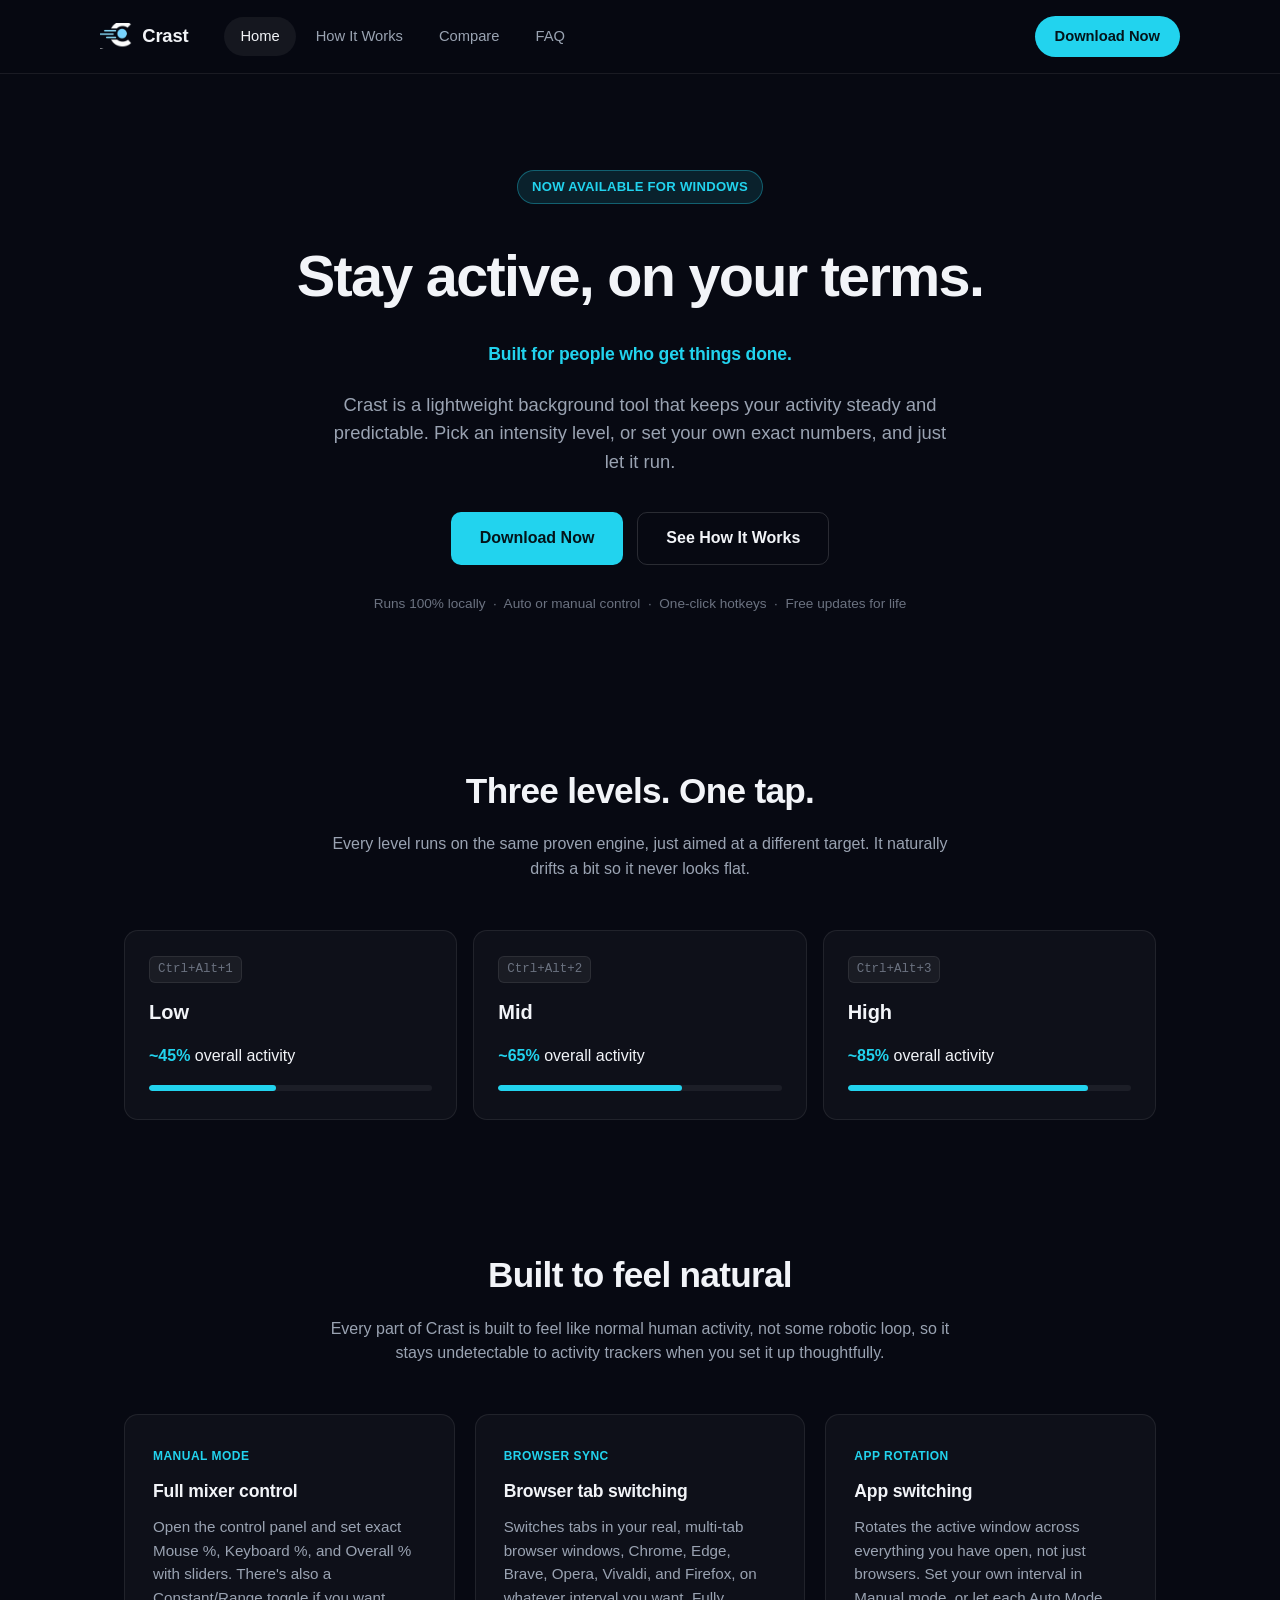
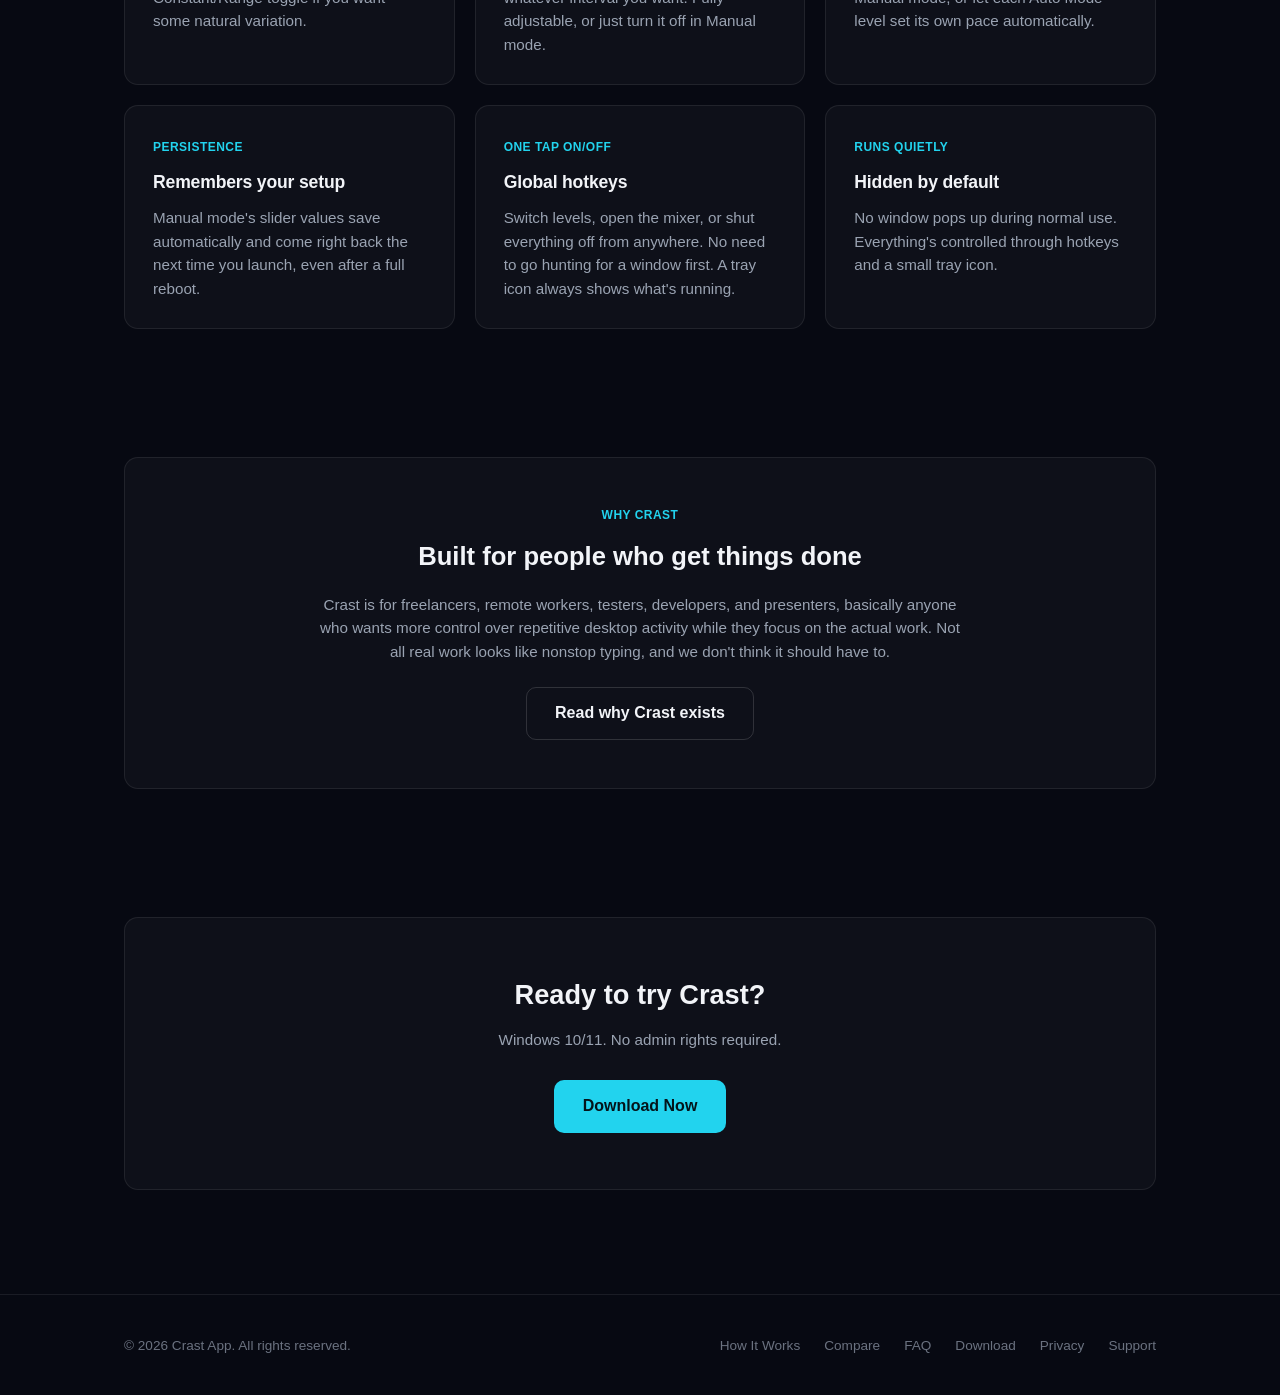
==== commit b32aca0e: "Add "undetectable" naturally across the site, hedged on correct setup Adds the term to the home page" ====
--- a/index.html
+++ b/index.html
@@ -4,19 +4,19 @@
   <meta charset="utf-8">
   <meta name="viewport" content="width=device-width, initial-scale=1">
   <title>Crast | Stay active, on your terms</title>
-  <meta name="description" content="Crast is a lightweight Windows activity tool for remote workers on activity trackers, with auto intensity presets, a full manual control panel, and free updates for life.">
+  <meta name="description" content="Crast is a lightweight Windows activity tool built to stay undetectable on activity trackers when set up correctly, with auto intensity presets, a full manual control panel, and free updates for life.">
   <link rel="canonical" href="https://crastapp.com/">
   <meta property="og:type" content="website">
   <meta property="og:site_name" content="Crast">
   <meta property="og:title" content="Crast | Stay active, on your terms">
-  <meta property="og:description" content="A lightweight Windows activity tool for remote workers on activity trackers, with auto intensity presets, a full manual control panel, and free updates for life.">
+  <meta property="og:description" content="A lightweight Windows activity tool built to stay undetectable on activity trackers when set up correctly, with auto intensity presets, a full manual control panel, and free updates for life.">
   <meta property="og:url" content="https://crastapp.com/">
   <meta property="og:image" content="https://crastapp.com/assets/og-image.png">
   <meta property="og:image:width" content="1200">
   <meta property="og:image:height" content="630">
   <meta name="twitter:card" content="summary_large_image">
   <meta name="twitter:title" content="Crast | Stay active, on your terms">
-  <meta name="twitter:description" content="A lightweight Windows activity tool for remote workers on activity trackers, with auto intensity presets, a full manual control panel, and free updates for life.">
+  <meta name="twitter:description" content="A lightweight Windows activity tool built to stay undetectable on activity trackers when set up correctly, with auto intensity presets, a full manual control panel, and free updates for life.">
   <meta name="twitter:image" content="https://crastapp.com/assets/og-image.png">
   <link rel="icon" href="favicon.ico" sizes="any">
   <link rel="icon" type="image/png" sizes="32x32" href="assets/favicon-32x32.png">
@@ -31,7 +31,7 @@
     "url": "https://crastapp.com/",
     "applicationCategory": "UtilitiesApplication",
     "operatingSystem": "Windows 10, Windows 11",
-    "description": "A lightweight Windows activity tool for remote workers on activity trackers, with auto intensity presets, a full manual control panel, and free updates for life.",
+    "description": "A lightweight Windows activity tool built to stay undetectable on activity trackers when set up correctly, with auto intensity presets, a full manual control panel, and free updates for life.",
     "offers": [
       {
         "@type": "Offer",
@@ -121,7 +121,8 @@
       <div class="container">
         <div class="section-head">
           <h2>Built to feel natural</h2>
-          <p>Every part of Crast is built to feel like normal human activity, not some robotic loop.</p>
+          <p>Every part of Crast is built to feel like normal human activity, not some robotic loop, so it stays
+          undetectable to activity trackers when you set it up thoughtfully.</p>
         </div>
         <div class="grid">
           <div class="card">
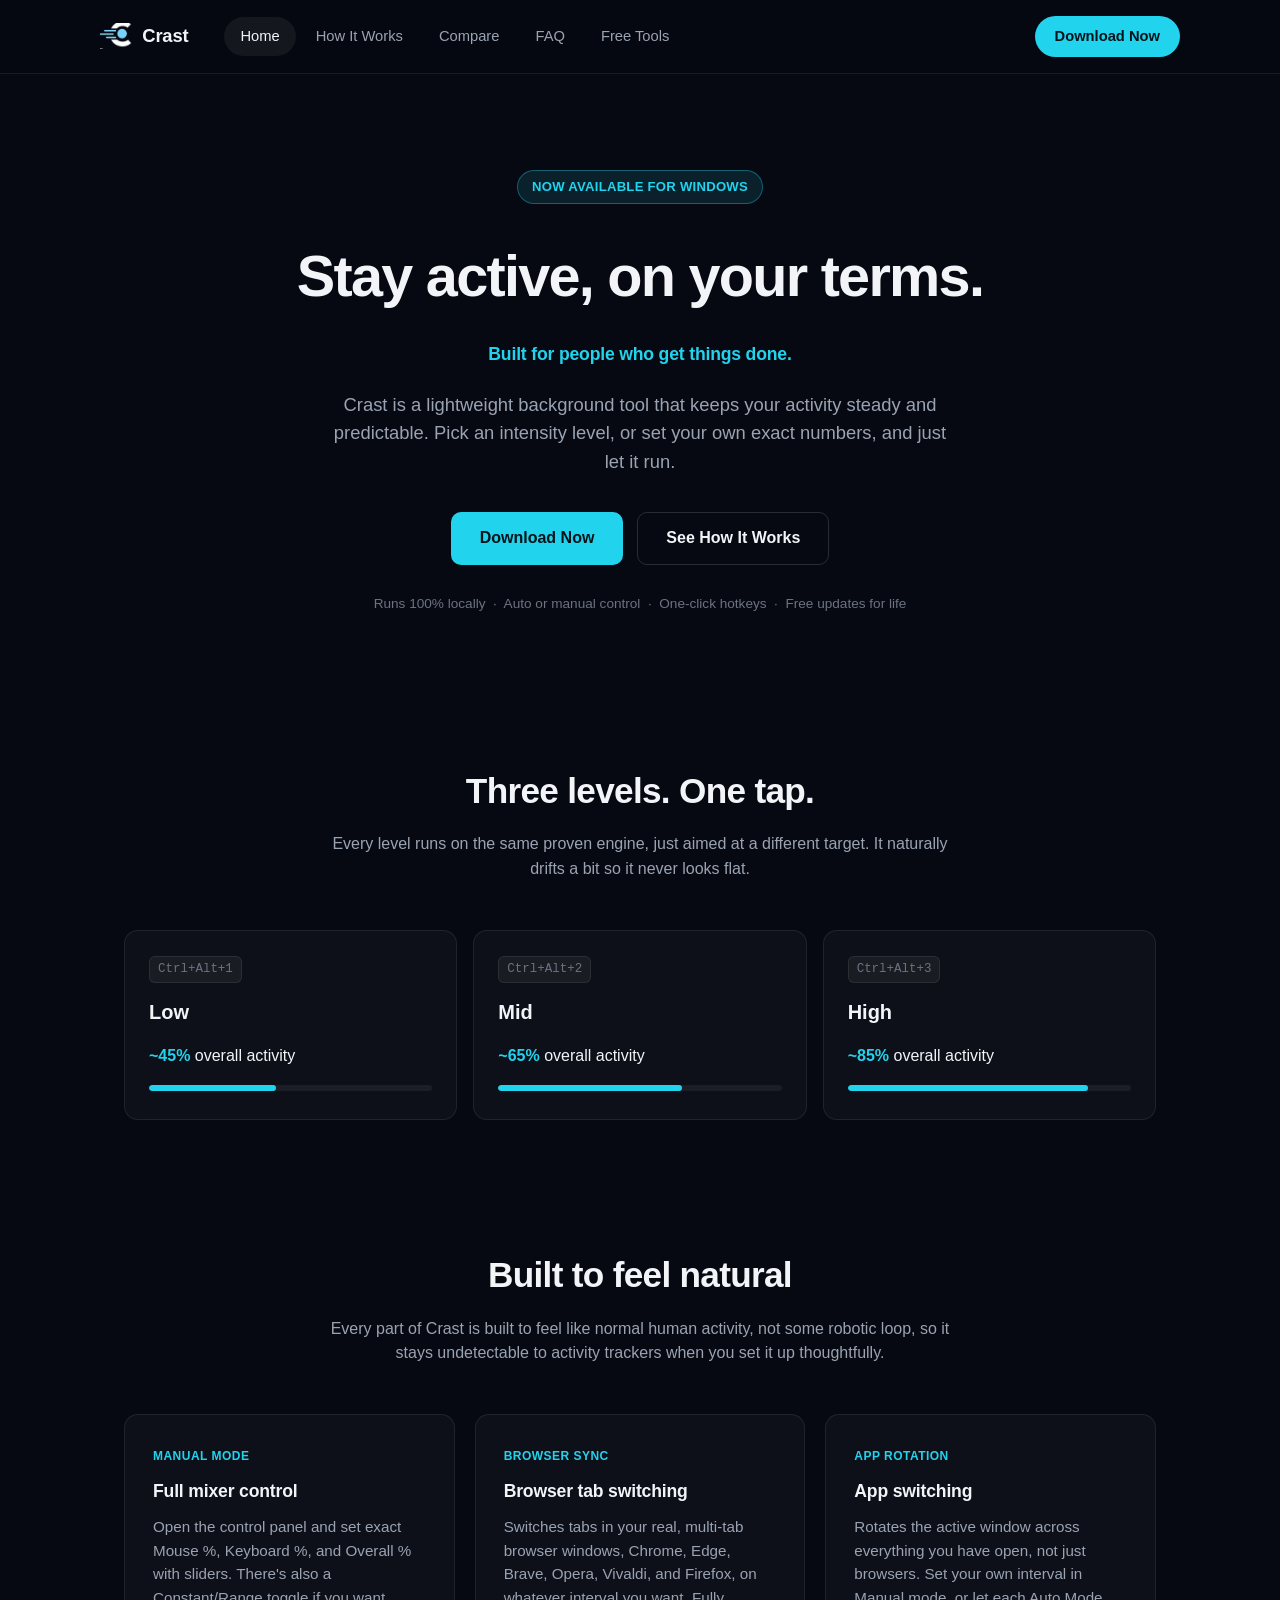
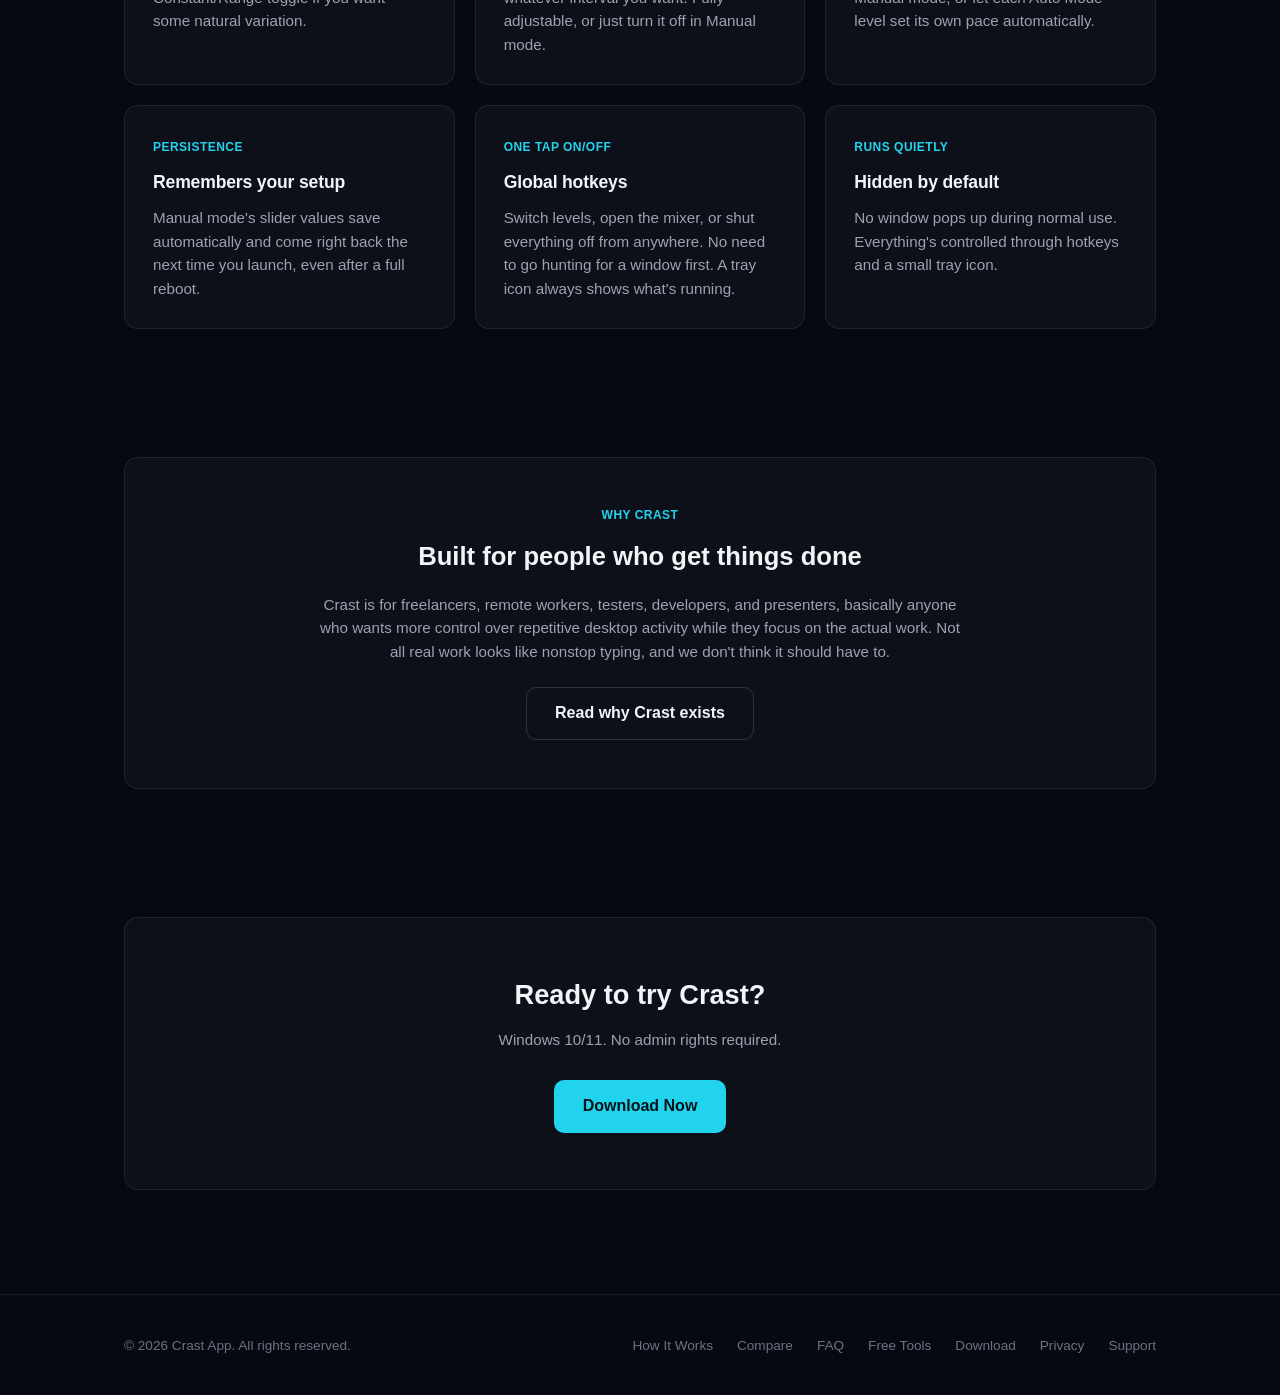
==== commit 43c445d5: "Add Free Tools page with Nuensis Transcriber and Tab Sweepy Both tools are branded under Crast and o" ====
--- a/index.html
+++ b/index.html
@@ -62,6 +62,7 @@
         <a href="how-it-works.html" class="nav-tab">How It Works</a>
         <a href="alternatives.html" class="nav-tab">Compare</a>
         <a href="faq.html" class="nav-tab">FAQ</a>
+        <a href="tools.html" class="nav-tab">Free Tools</a>
       </nav>
       <a href="download.html" class="btn-download-nav">Download Now</a>
     </div>
@@ -195,6 +196,7 @@
         <a href="how-it-works.html">How It Works</a>
         <a href="alternatives.html">Compare</a>
         <a href="faq.html">FAQ</a>
+        <a href="tools.html">Free Tools</a>
         <a href="download.html">Download</a>
         <a href="privacy.html">Privacy</a>
         <a href="mailto:support@crastapp.com">Support</a>
--- a/assets/style.css
+++ b/assets/style.css
@@ -466,6 +466,37 @@
   margin: 0 0 22px;
 }
 
+.tool-icon {
+  flex: 0 0 auto;
+  width: 72px;
+  height: 72px;
+  border-radius: 16px;
+  border: 1px solid var(--cyan-border);
+}
+
+.tool-points {
+  list-style: none;
+  margin: 0 0 18px;
+  padding: 0;
+}
+.tool-points li {
+  position: relative;
+  padding: 3px 0 3px 26px;
+  margin-bottom: 8px;
+  color: var(--text-muted);
+  font-size: 0.95rem;
+}
+.tool-points li::before {
+  content: "";
+  position: absolute;
+  left: 4px;
+  top: 10px;
+  width: 8px;
+  height: 8px;
+  border-radius: 50%;
+  background: var(--cyan);
+}
+
 .steps {
   list-style: none;
   counter-reset: step;
